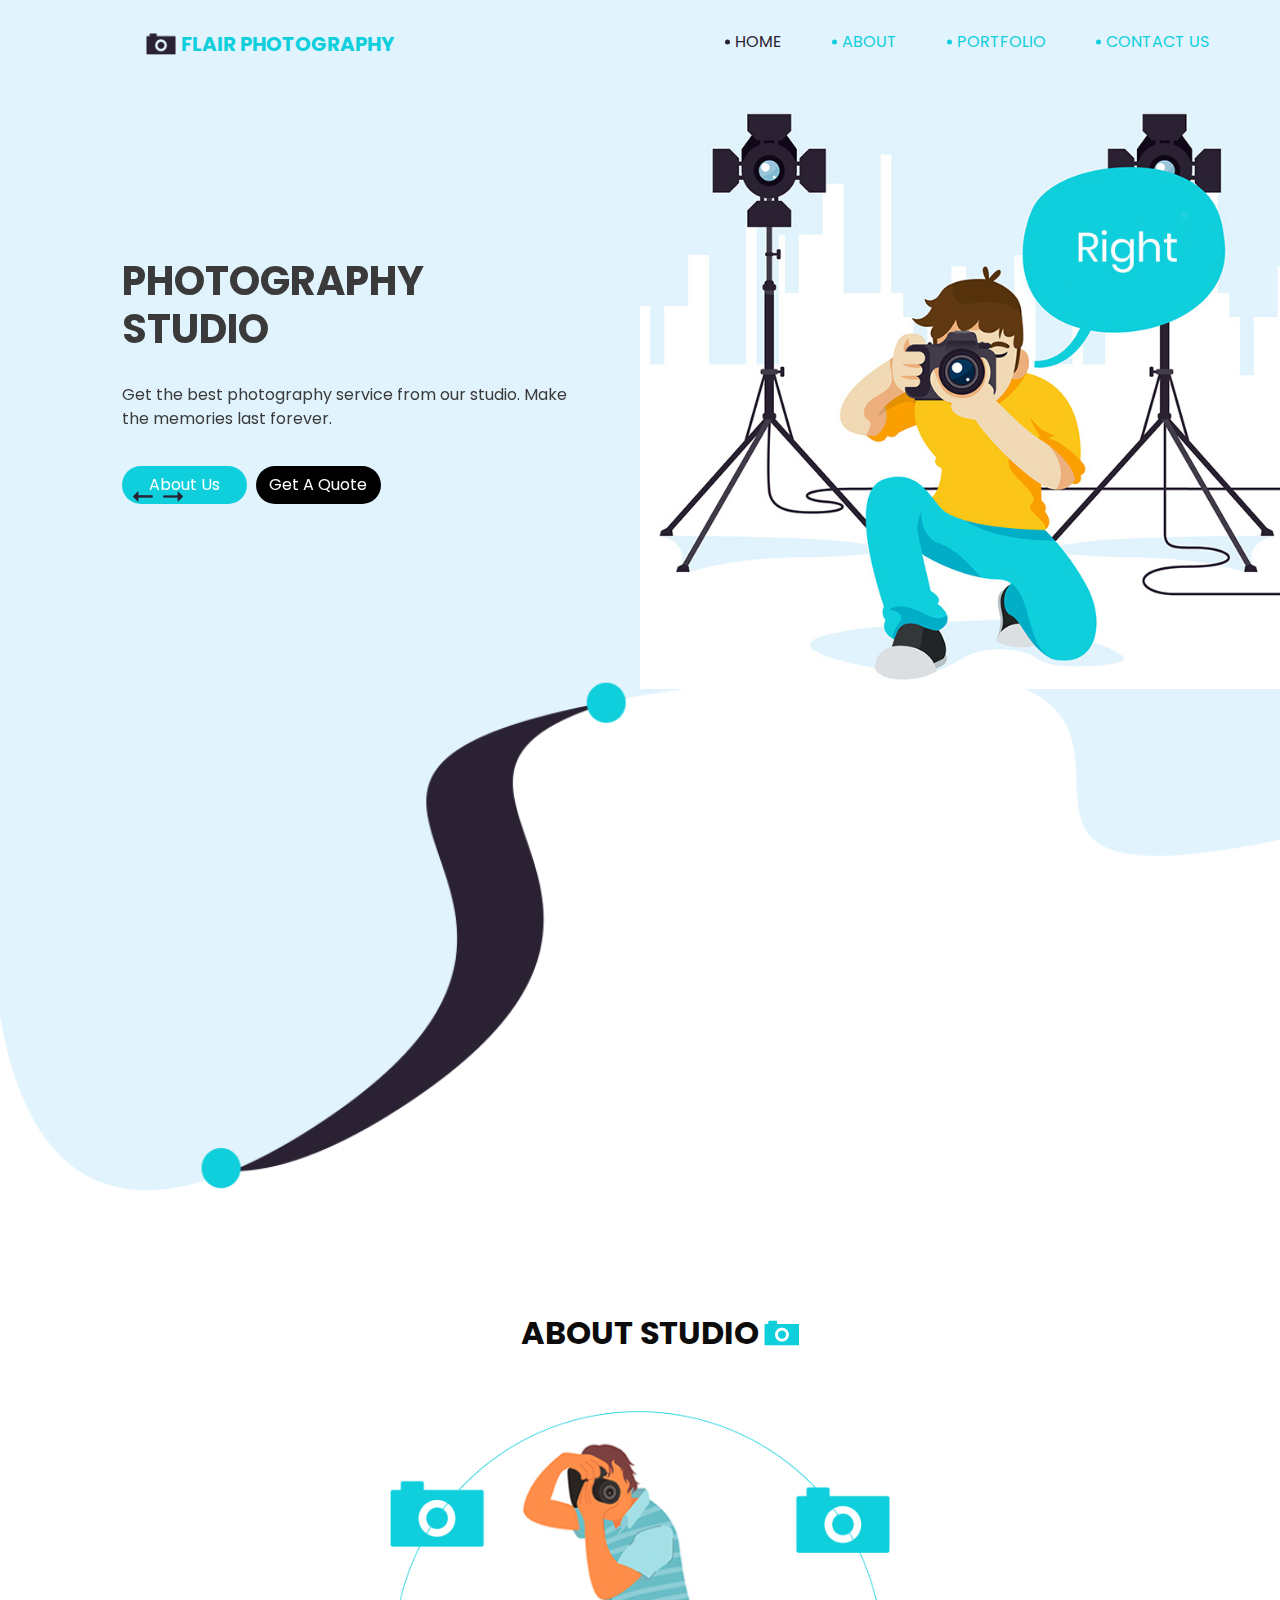
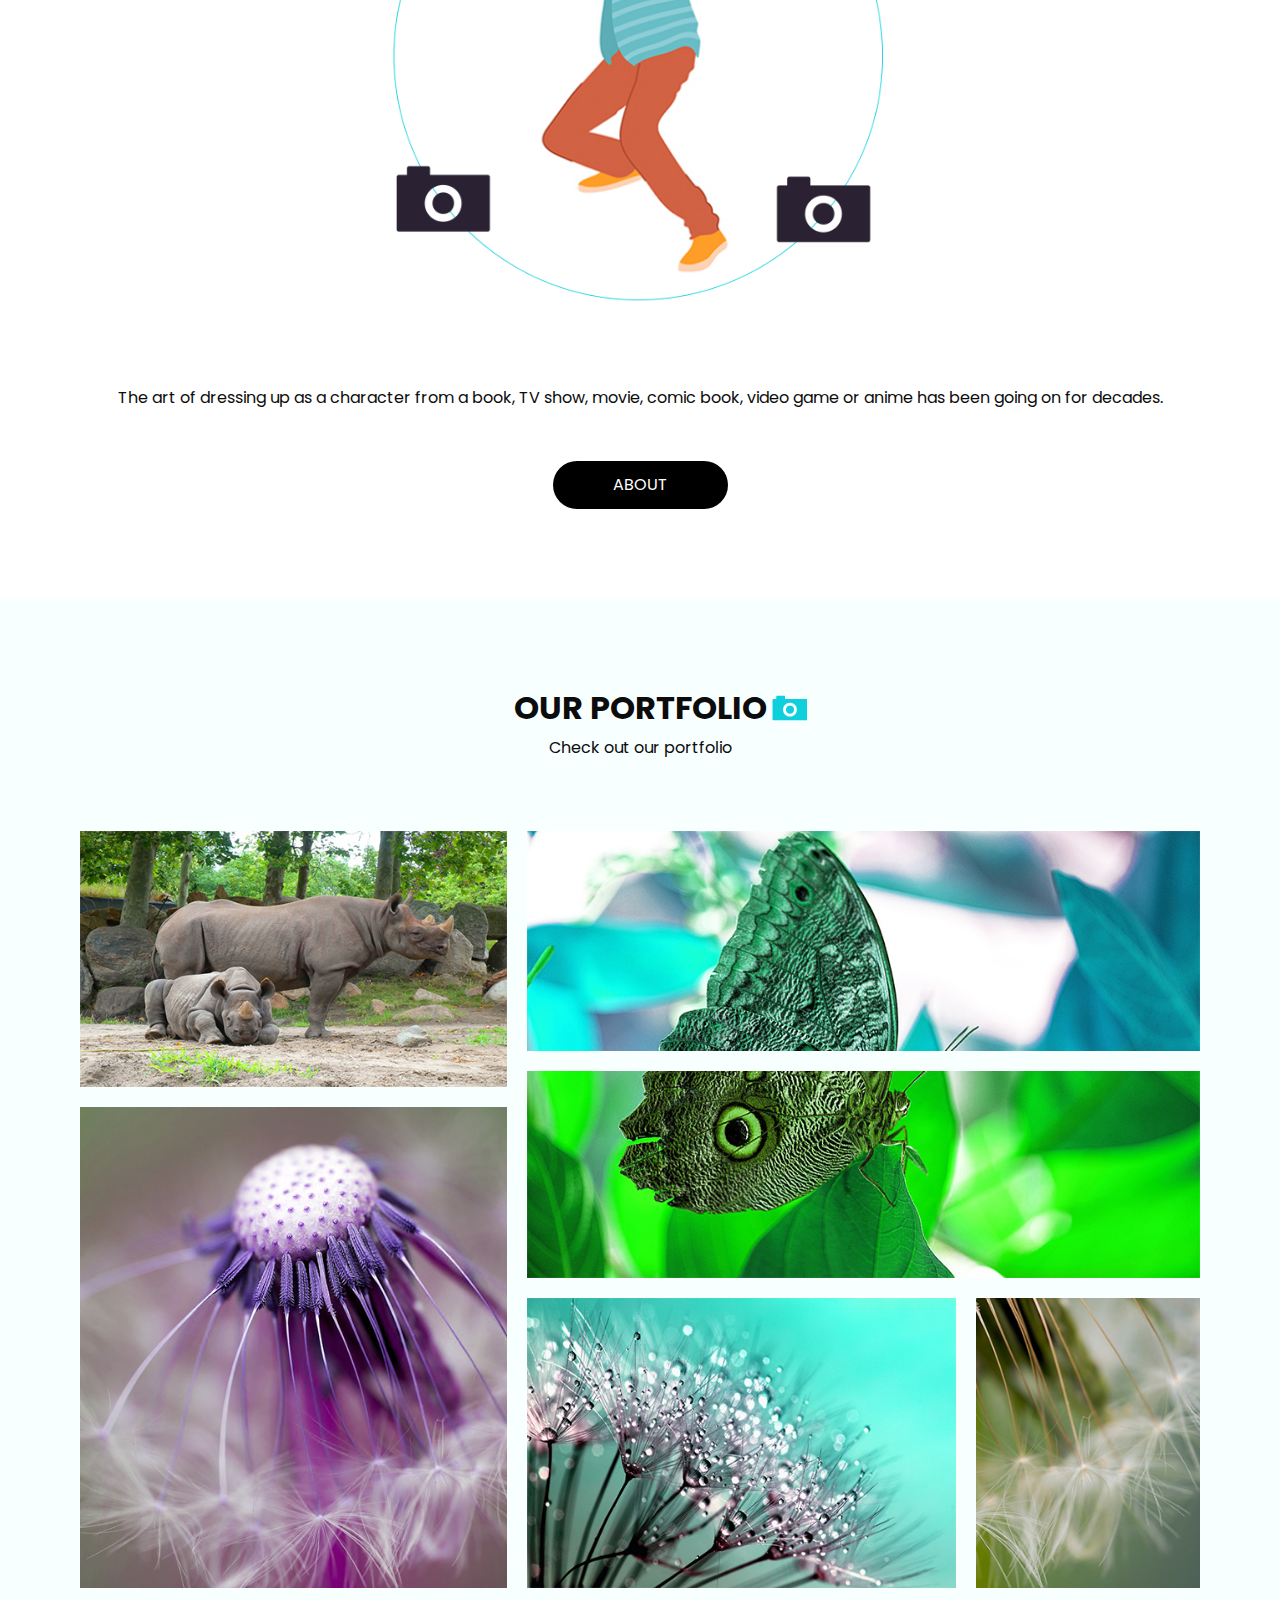
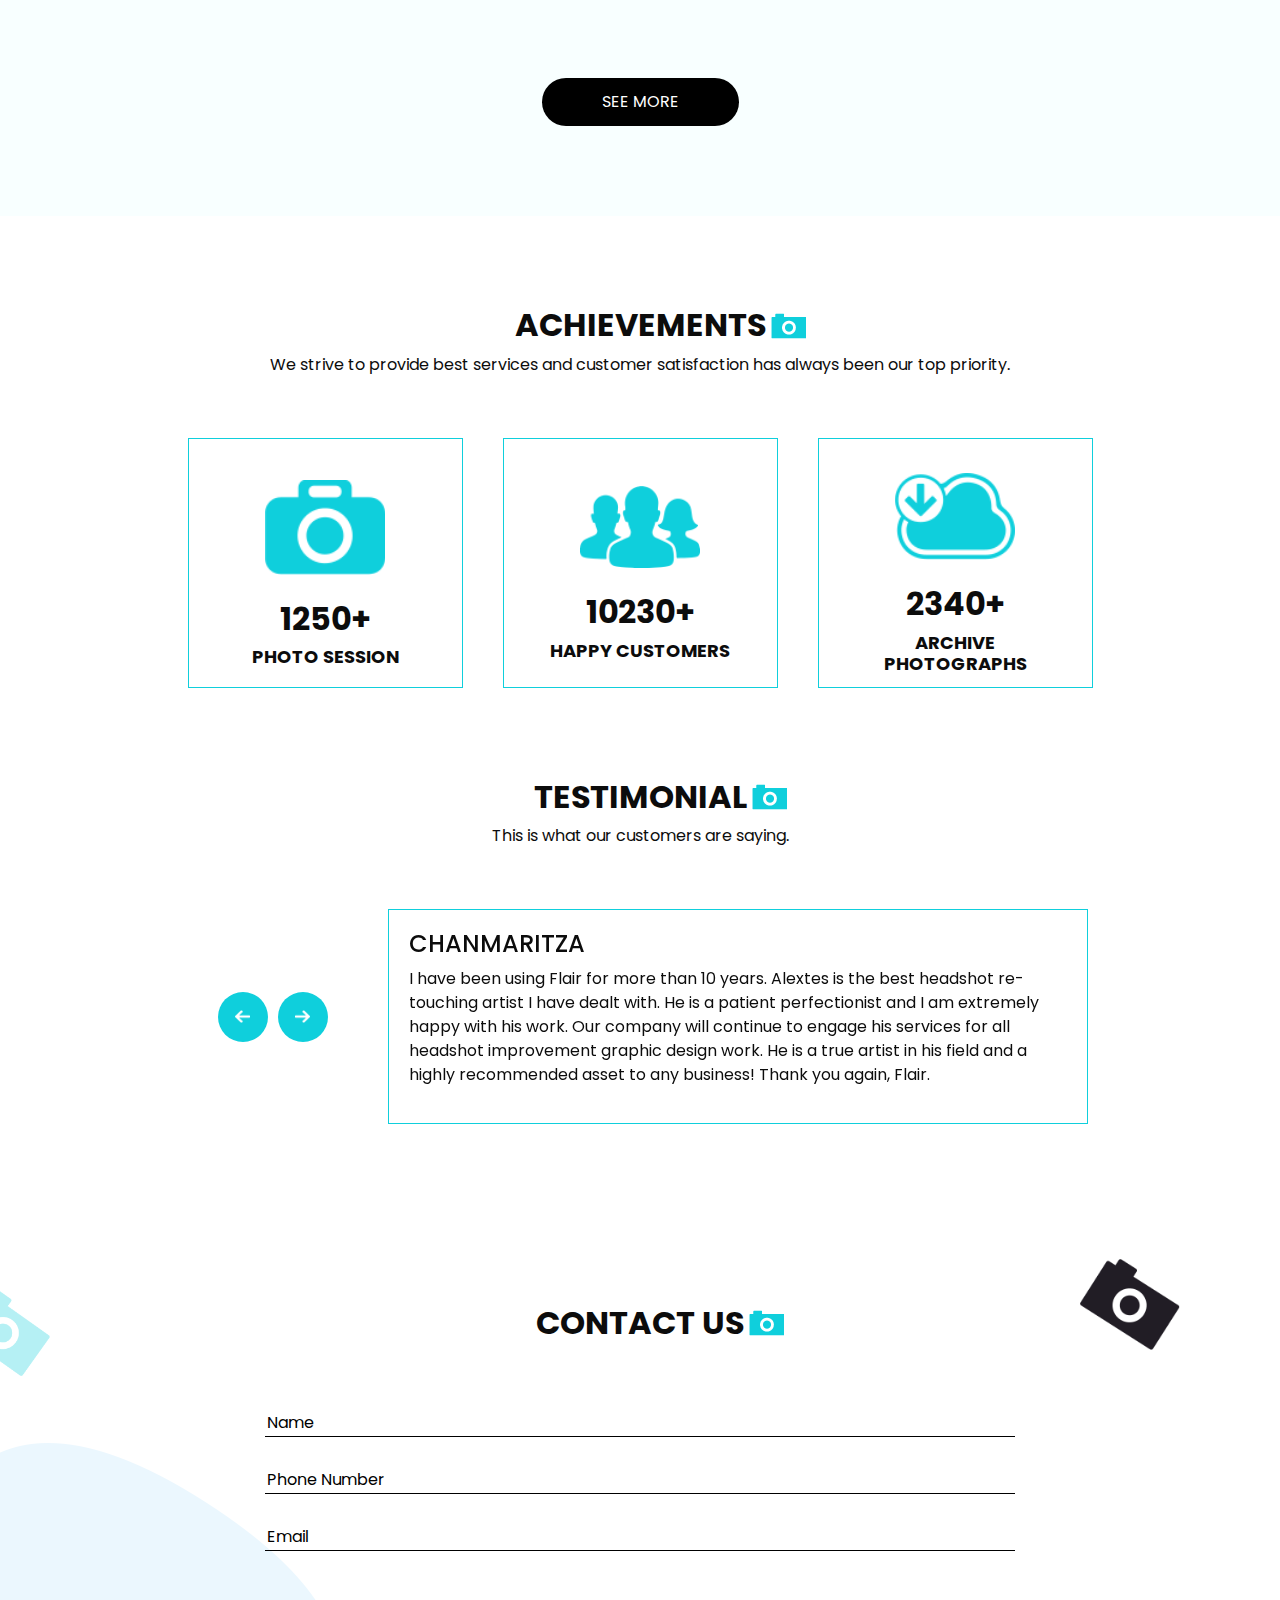
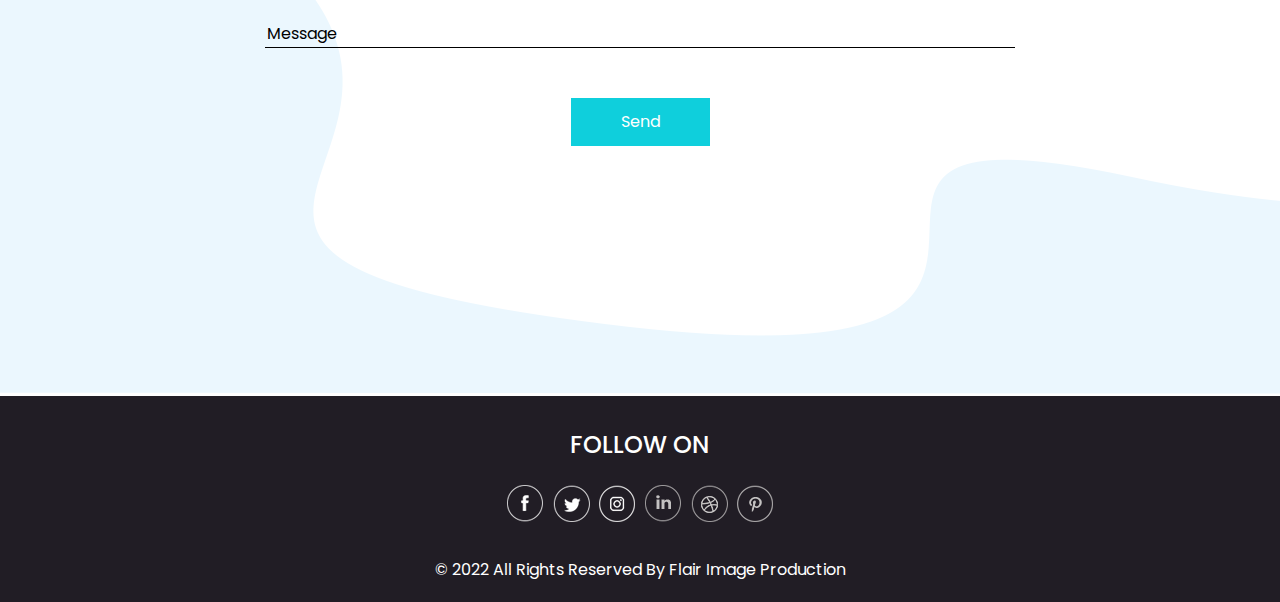
==== index.html @ 30a4fa6a "1st commit before branch" ====
<!DOCTYPE html>
<html>

<head>
  <!-- Basic -->
  <meta charset="utf-8" />
  <meta http-equiv="X-UA-Compatible" content="IE=edge" />
  <!-- Mobile Metas -->
  <meta name="viewport" content="width=device-width, initial-scale=1, shrink-to-fit=no" />
  <!-- Site Metas -->
  <meta name="keywords" content="" />
  <meta name="description" content="" />
  <meta name="author" content="" />

  <title>Flair Photography Production</title>


  <!-- bootstrap core css -->
  <link rel="stylesheet" type="text/css" href="css/bootstrap.css" />

  <!-- fonts style -->
  <link href="https://fonts.googleapis.com/css?family=Poppins:400,700&display=swap" rel="stylesheet">

  <!-- Custom styles for this template -->
  <link href="css/style.css" rel="stylesheet" />
  <!-- responsive style -->
  <link href="css/responsive.css" rel="stylesheet" />
</head>

<body>

  <div class="hero_area">
    <!-- header section strats -->
    <header class="header_section">
      <div class="container-fluid">
        <div class="row">
          <div class="col-lg-11 offset-lg-1">
            <nav class="navbar navbar-expand-lg custom_nav-container ">
              <a class="navbar-brand" href="index.html">
                <img src="images/logo.png" alt="">
                <span>
                  Flair Photography
                </span>
              </a>
              </a>
              <button class="navbar-toggler" type="button" data-toggle="collapse" data-target="#navbarSupportedContent"
                aria-controls="navbarSupportedContent" aria-expanded="false" aria-label="Toggle navigation">
                <span class="navbar-toggler-icon"></span>
              </button>

              <div class="collapse navbar-collapse" id="navbarSupportedContent">
                <div class="d-flex ml-auto flex-column flex-lg-row align-items-center">
                  <ul class="navbar-nav  ">
                    <li class="nav-item active">
                      <a class="nav-link" href="index.html">Home <span class="sr-only">(current)</span></a>
                    </li>
                    <li class="nav-item">
                      <a class="nav-link" href="#about-us"> About</a>
                    </li>
                    <li class="nav-item">
                      <a class="nav-link" href="#portfolio"> Portfolio </a>
                    </li>
                    <li class="nav-item">
                      <a class="nav-link" href="#contact-us">Contact Us</a>
                    </li>
                  </ul>
                  <!-- <form class="form-inline">
                    <button class="btn  my-2 my-sm-0 nav_search-btn" type="submit"></button>
                  </form> -->
                </div>

              </div>
            </nav>
          </div>
        </div>
      </div>
    </header>
    <!-- end header section -->
    <!-- slider section -->
    <section class=" slider_section position-relative">
      <div id="carouselExampleControls" class="carousel slide" data-ride="carousel">
        <div class="carousel-inner">
          <div class="carousel-item active">
            <div class="container-fluid">
              <div class="row">
                <div class="col-md-5 offset-md-1 ">
                  <div class="detail_box">
                    <h1>
                      photography <br>
                      studio
                    </h1>
                    <p>
                      Get the best photography service from our studio. Make the memories last forever.
                    </p>
                    <div class="btn-box">
                      <a href="#about-us" class="btn-1">
                        About Us
                      </a>
                      <a href="#contact-us" class="btn-2">
                        Get A Quote
                      </a>
                    </div>
                  </div>
                </div>
                <div class="col-md-6 px-0">
                  <div class="img-box">
                    <img src="images/slider-img.jpg" alt="">
                  </div>
                </div>
              </div>
            </div>
          </div>
          <div class="carousel-item">
            <div class="container-fluid">
              <div class="row">
                <div class="col-md-5 offset-md-1">
                  <div class="detail_box">
                    <h1>
                      photography <br>
                      studio
                    </h1>
                    <p>
                      It is a long established fact that a reader will be distracted by the readable content
                    </p>
                    <div class="btn-box">
                      <a href="/about.html" class="btn-1">
                        About Us
                      </a>
                      <a href="/contact.html" class="btn-2">
                        Get A Quote
                      </a>
                    </div>
                  </div>
                </div>
                <div class="col-md-6 px-0">
                  <div class="img-box">
                    <img src="images/slider-img.jpg" alt="">
                  </div>
                </div>
              </div>
            </div>
          </div>
          <div class="carousel-item">
            <div class="container-fluid">
              <div class="row">
                <div class="col-md-5 offset-md-1">
                  <div class="detail_box">
                    <h1>
                      photography <br>
                      studio
                    </h1>
                    <p>
                      It is a long established fact that a reader will be distracted by the readable content
                    </p>
                    <div class="btn-box">
                      <a href="/about.html" class="btn-1">
                        About Us
                      </a>
                      <a href="/contact.html" class="btn-2">
                        Get A Quote
                      </a>
                    </div>
                  </div>
                </div>
                <div class="col-md-6 px-0">
                  <div class="img-box">
                    <img src="images/slider-img.jpg" alt="">
                  </div>
                </div>
              </div>
            </div>
          </div>
        </div>
        <div class="carousel_btn-container">
          <a class="carousel-control-prev" href="#carouselExampleControls" role="button" data-slide="prev">
            <span class="sr-only">Previous</span>
          </a>
          <a class="carousel-control-next" href="#carouselExampleControls" role="button" data-slide="next">
            <span class="sr-only">Next</span>
          </a>
        </div>
      </div>

    </section>
    <!-- end slider section -->
  </div>

  <!-- about section -->

  <section id="about-us" class="about_section layout_padding">
    <div class="container">
      <div class="heading_container">
        <h2>
          About Studio
        </h2>
      </div>
      <div class="box">
        <div class="img-box">
          <img src="images/about-img.jpg" alt="">
          <div class="about_img-bg">
            <img src="images/about-img-bg.png" alt="">
          </div>
        </div>
        <div class="detail-box">
          <p>
            The art of dressing up as a character from a book, TV show, movie, comic book, video game or anime has been going on for decades. 
          </p>
          <div>
            <a href="/about.html">
              About
            </a>
          </div>
        </div>
      </div>
    </div>

  </section>

  <!-- end about section -->

  <!-- portfolio section -->

  <section id="portfolio" class="portfolio_section layout_padding">
    <div class="container">
      <div class="heading_container">
        <h2>
          Our portfolio
        </h2>
        <p>
          Check out our portfolio 
        </p>
      </div>
      <div class="portfolio_container layout_padding2">
        <div class="box-1">
          <div class="img-box b-1">
            <img src="images/p-1.jpg" alt="">
            <div class="btn-box">
              <a href="" class="btn-1">

              </a>
            </div>
          </div>
          <div class="img-box b-2">
            <img src="images/p-2.jpg" alt="">
            <div class="btn-box">
              <a href="" class="btn-1">

              </a>
            </div>
          </div>
        </div>
        <div class="box-2">
          <div class="box-2-top">
            <div class="img-box b-3">
              <img src="images/p-3.jpg" alt="">
              <div class="btn-box">
                <a href="" class="btn-1">

                </a>
              </div>
            </div>
          </div>
          <div class="box-2-top2">
            <div class="img-box b-4">
              <img src="images/p-4.jpg" alt="">
              <div class="btn-box">
                <a href="" class="btn-1">

                </a>
              </div>
            </div>
          </div>
          <div class="box-2-btm">
            <div class="img-box b-5">
              <img src="images/p-5.jpg" alt="">
              <div class="btn-box">
                <a href="" class="btn-1">

                </a>
              </div>
            </div>
            <div class="img-box b-6">
              <img src="images/p-6.jpg" alt="">
              <div class="btn-box">
                <a href="" class="btn-1">

                </a>
              </div>
            </div>
          </div>
        </div>
      </div>
      <div class="see_btn">
        <a href="">
          See More
        </a>
      </div>
    </div>

  </section>

  <!-- end about section -->

  <!-- achieve section -->

  <section class="achieve_section layout_padding">
    <div class="container">
      <div class="heading_container">
        <h2>
          ACHIEVEMENTS
        </h2>
        <p>
          We strive to provide best services and customer satisfaction has always been our top priority.
        </p>
      </div>
      <div class="achieve_container">
        <div class="box">
          <div class="img-box">
            <img src="images/a-1.png" alt="">
          </div>
          <div class="detail-box">
            <h2>
              1250+
            </h2>
            <h6>
              Photo Session
            </h6>
          </div>
        </div>
        <div class="box">
          <div class="img-box">
            <img src="images/a-2.png" alt="">
          </div>
          <div class="detail-box">
            <h2>
              10230+
            </h2>
            <h6>
              Happy Customers
            </h6>
          </div>
        </div>
        <div class="box">
          <div class="img-box">
            <img src="images/a-3.png" alt="">
          </div>
          <div class="detail-box">
            <h2>
              2340+
            </h2>
            <h6>
              Archive Photographs
            </h6>
          </div>
        </div>
      </div>
    </div>
  </section>

  <!-- end achieve section -->

  <!-- client section -->

  <section class="client_section layout_padding-bottom">
    <div class="container">
      <div class="heading_container">
        <h2>
          Testimonial
        </h2>
        <p>
          This is what our customers are saying.
        </p>
      </div>
      <div class="layout_padding2-top">
        <div id="carouselExample2Controls" class="carousel slide" data-ride="carousel">
          <div class="row">
            <div class="col-md-3">
              <div class="btn_container">
                <a class="carousel-control-prev" href="#carouselExample2Controls" role="button" data-slide="prev">
                  <span class="sr-only">Previous</span>
                </a>
                <a class="carousel-control-next" href="#carouselExample2Controls" role="button" data-slide="next">
                  <span class="sr-only">Next</span>
                </a>
              </div>
            </div>
            <div class="col-md-9 col-lg-8">
              <div class="carousel-inner">
                <div class="carousel-item active">
                  <div class="detail-box">
                    <h4>
                      Chanmaritza
                    </h4>
                    <p>
                      I have been using Flair for more than 10 years. Alextes is the best headshot re-touching artist I have dealt with. He is a patient perfectionist and I am extremely happy with his work. Our company will continue to engage his services for all headshot improvement graphic design work. He is a true artist in his field and a highly recommended asset to any business! Thank you again, Flair.
                    </p>
                  </div>
                </div>
                <div class="carousel-item ">
                  <div class="detail-box">
                    <h4>
                      Danishdynamite1
                    </h4>
                    <p>
                      Good communication, and satisfied with final product. Worked with you before, and will do again. Always fast, great work. Images edited and send very quickly as needed. The seller did a great job and suggested a better way to correct my issue. Will hire again.
                    </p>
                  </div>
                </div>
                <div class="carousel-item ">
                  <div class="detail-box">
                    <h4>
                      Travis Kelly
                    </h4>
                    <p>
                      It was a pleasure to work with Flair Photography. I literally didn't do anything. I gave him the file I needed completed, and he made it look professional. He also completed it a day early. I now have a presentation I will be proud to show to others. Thanks, Flair Photography!
                    </p>
                  </div>
                </div>
              </div>
            </div>

          </div>

        </div>
      </div>
    </div>
  </section>


  <!-- end client section -->

  <!-- contact section -->

  <section id="contact-us" class="contact_section layout_padding">
    <div class="bg-img1">
      <img src="images/bg-img-1.png" alt="">
    </div>
    <div class="bg-img2">
      <img src="images/bg-img-2.png" alt="">
    </div>
    <div class="container">
      <div class="heading_container">
        <h2>
          Contact Us
        </h2>
      </div>
      <div class="">
        <div class="row">
          <div class="col-md-8 mx-auto">
            <form action="">
              <div class="contact_form-container">
                <div>
                  <div>
                    <input type="text" placeholder="Name">
                  </div>
                  <div>
                    <input type="text" placeholder="Phone Number">
                  </div>
                  <div>
                    <input type="email" placeholder="Email">
                  </div>
                  <div class="">
                    <input type="text" placeholder="Message" class="message_input">
                  </div>
                  <div class=" d-flex justify-content-center ">
                    <button type="submit">
                      Send
                    </button>
                  </div>
                </div>
              </div>
            </form>
          </div>
        </div>
      </div>
    </div>
  </section>


  <!-- end contact section -->


  <!-- info section -->
  <section class="info_section ">
    <div class="container">
      <div class="info_container">
        <div class="info_social">
          <div class="d-flex justify-content-center">
            <h4 class="">
              Follow on
            </h4>
          </div>
          <div class="social_box">
            <a href="">
              <img src="images/fb.png" alt="">
            </a>
            <a href="">
              <img src="images/twitter.png" alt="">
            </a>
            <a href="">
              <img src="images/instagram.png" alt="">
            </a>
            <a href="">
              <img src="images/linkedin.png" alt="">
            </a>
            <a href="">
              <img src="images/dribble.png" alt="">
            </a>
            <a href="">
              <img src="images/pinterest.png" alt="">
            </a>
          </div>
        </div>
      </div>
    </div>
  </section>

  <!-- end info_section -->

  <!-- footer section -->
  <section class="container-fluid footer_section">
    <div class="container">
      <p>
        &copy; 2022 All Rights Reserved By
        <a href="#">Flair Image Production</a>
      </p>
    </div>
  </section>
  <!-- footer section -->

  <script type="text/javascript" src="js/jquery-3.4.1.min.js"></script>
  <script type="text/javascript" src="js/bootstrap.js"></script>

</body>

</html>
---- css/style.css ----
body {
  font-family: 'Poppins', sans-serif;
  color: #0c0c0c;
  background-color: #ffffff;
}

.layout_padding {
  padding: 90px 0;
}

.layout_padding2 {
  padding: 45px 0;
}

.layout_padding2-top {
  padding-top: 45px;
}

.layout_padding2-bottom {
  padding-bottom: 45px;
}

.layout_padding-top {
  padding-top: 90px;
}

.layout_padding-bottom {
  padding-bottom: 90px;
}

.heading_container {
  display: -webkit-box;
  display: -ms-flexbox;
  display: flex;
  -webkit-box-orient: vertical;
  -webkit-box-direction: normal;
      -ms-flex-direction: column;
          flex-direction: column;
  -webkit-box-align: center;
      -ms-flex-align: center;
          align-items: center;
  text-align: center;
}

.heading_container h2 {
  position: relative;
  font-weight: bold;
  text-transform: uppercase;
}

.heading_container h2 span {
  position: relative;
  z-index: 2;
}

.heading_container h2::before {
  content: "";
  position: absolute;
  width: 35px;
  height: 26px;
  top: 50%;
  right: -40px;
  -webkit-transform: translateY(-50%);
          transform: translateY(-50%);
  z-index: 1;
  background-image: url(../images/heading-img.png);
  background-repeat: no-repeat;
}

/*header section*/
.hero_area {
  height: 136vh;
  position: relative;
  background-image: url(../images/hero-bg.png);
  background-size: cover;
}

.sub_page .hero_area {
  height: auto;
  background-image: none;
  background-color: #e1f3fd;
}

.sub_page .hero_area::after {
  display: none;
}

.header_section .container-fluid {
  padding-right: 25px;
  padding-left: 25px;
}

.header_section .nav_container {
  margin: 0 auto;
}

.custom_nav-container .navbar-nav .nav-item .nav-link {
  margin: 10px 30px;
  padding: 0;
  color: #0fcfdc;
  text-align: center;
  position: relative;
  text-transform: uppercase;
}

.custom_nav-container .navbar-nav .nav-item .nav-link::before {
  content: "";
  width: 5px;
  height: 5px;
  position: absolute;
  top: 50%;
  left: -10px;
  -webkit-transform: translateY(-50%);
          transform: translateY(-50%);
  background-color: #0fcfdc;
  border-radius: 100%;
}

.custom_nav-container .navbar-nav .nav-item.active .nav-link, .custom_nav-container .navbar-nav .nav-item:hover .nav-link {
  color: #2a2132;
}

.custom_nav-container .navbar-nav .nav-item.active .nav-link::before, .custom_nav-container .navbar-nav .nav-item:hover .nav-link::before {
  background-color: #2a2132;
}

a,
a:hover,
a:focus {
  text-decoration: none;
}

a:hover,
a:focus {
  color: initial;
}

.btn,
.btn:focus {
  outline: none !important;
  -webkit-box-shadow: none;
          box-shadow: none;
}

.custom_nav-container .nav_search-btn {
  background-image: url(../images/search-icon.png);
  background-size: 20px;
  background-repeat: no-repeat;
  background-position: center 5px;
  width: 35px;
  height: 35px;
  padding: 0;
  border: none;
}

.navbar-brand {
  display: -webkit-box;
  display: -ms-flexbox;
  display: flex;
  -webkit-box-align: center;
      -ms-flex-align: center;
          align-items: center;
}

.navbar-brand img {
  width: 30px;
  margin-right: 5px;
}

.navbar-brand span {
  font-size: 20px;
  font-weight: 700;
  color: #0fcfdc;
  text-transform: uppercase;
}

.custom_nav-container {
  z-index: 99999;
  padding-top: 20px;
  -webkit-box-align: end;
      -ms-flex-align: end;
          align-items: flex-end;
}

.navbar-expand-lg .navbar-collapse {
  -webkit-box-align: end;
      -ms-flex-align: end;
          align-items: flex-end;
}

.custom_nav-container .navbar-toggler {
  outline: none;
}

.custom_nav-container .navbar-toggler .navbar-toggler-icon {
  background-image: url(../images/menu.png);
  background-size: 45px;
}

/*end header section*/
/* slider section */
.slider_section {
  display: -webkit-box;
  display: -ms-flexbox;
  display: flex;
  -webkit-box-align: center;
      -ms-flex-align: center;
          align-items: center;
  position: relative;
  z-index: 2;
  color: #3b3a3a;
}

.slider_section .row {
  -webkit-box-align: center;
      -ms-flex-align: center;
          align-items: center;
}

.slider_section div#carouselExampleControls {
  width: 100%;
}

.slider_section .detail_box {
  padding-right: 10%;
}

.slider_section .detail_box h1 {
  font-weight: bold;
  margin-bottom: 30px;
  text-transform: uppercase;
}

.slider_section .detail_box .btn-box {
  margin-top: 35px;
}

.slider_section .detail_box .btn-box a {
  width: 125px;
  text-align: center;
}

.slider_section .detail_box .btn-box .btn-1 {
  display: inline-block;
  padding: 7px 0px;
  background-color: #0fcfdc;
  color: #ffffff;
  border-radius: 30px;
  margin-right: 5px;
}

.slider_section .detail_box .btn-box .btn-1:hover {
  background-color: #0db9c4;
}

.slider_section .detail_box .btn-box .btn-2 {
  display: inline-block;
  padding: 7px 0px;
  background-color: #000000;
  color: #ffffff;
  border-radius: 30px;
}

.slider_section .detail_box .btn-box .btn-2:hover {
  background-color: #333333;
}

.slider_section .img-box img {
  width: 100%;
}

.slider_section .carousel_btn-container {
  width: 60px;
  position: absolute;
  bottom: 175px;
  display: -webkit-box;
  display: -ms-flexbox;
  display: flex;
  -webkit-box-pack: justify;
      -ms-flex-pack: justify;
          justify-content: space-between;
  left: 10%;
  z-index: 999;
}

.slider_section .carousel_btn-container .carousel-control-prev,
.slider_section .carousel_btn-container .carousel-control-next {
  position: relative;
  width: 35px;
  height: 35px;
  border: none;
  border-radius: 100%;
  opacity: 1;
  background-repeat: no-repeat;
  background-size: 20px;
  background-position: center;
}

.slider_section .carousel_btn-container .carousel-control-prev {
  background-image: url(../images/prev.png);
}

.slider_section .carousel_btn-container .carousel-control-prev:hover {
  background-image: url(../images/prev-blue.png);
}

.slider_section .carousel_btn-container .carousel-control-next {
  background-image: url(../images/next.png);
}

.slider_section .carousel_btn-container .carousel-control-next:hover {
  background-image: url(../images/next-blue.png);
}

.about_section .box {
  display: -webkit-box;
  display: -ms-flexbox;
  display: flex;
  -webkit-box-orient: vertical;
  -webkit-box-direction: normal;
      -ms-flex-direction: column;
          flex-direction: column;
  -webkit-box-align: center;
      -ms-flex-align: center;
          align-items: center;
}

.about_section .box img {
  width: 100%;
}

.about_section .box .img-box {
  position: relative;
  width: 250px;
  margin: 50px 0;
}

.about_section .box .img-box .about_img-bg {
  position: absolute;
  top: 50%;
  left: 50%;
  width: 200%;
  -webkit-transform: translate(-50%, -50%) rotate(0deg) scale(1);
          transform: translate(-50%, -50%) rotate(0deg) scale(1);
  -webkit-animation: rotateAnimation 3s infinite;
          animation: rotateAnimation 3s infinite;
}

@-webkit-keyframes rotateAnimation {
  0% {
    -webkit-transform: translate(-50%, -50%) rotate(0deg) scale(1);
            transform: translate(-50%, -50%) rotate(0deg) scale(1);
  }
  49% {
    -webkit-transform: translate(-50%, -50%) rotate(180deg) scale(1.1);
            transform: translate(-50%, -50%) rotate(180deg) scale(1.1);
  }
  100% {
    -webkit-transform: translate(-50%, -50%) rotate(360deg) scale(1);
            transform: translate(-50%, -50%) rotate(360deg) scale(1);
  }
}

@keyframes rotateAnimation {
  0% {
    -webkit-transform: translate(-50%, -50%) rotate(0deg) scale(1);
            transform: translate(-50%, -50%) rotate(0deg) scale(1);
  }
  49% {
    -webkit-transform: translate(-50%, -50%) rotate(180deg) scale(1.1);
            transform: translate(-50%, -50%) rotate(180deg) scale(1.1);
  }
  100% {
    -webkit-transform: translate(-50%, -50%) rotate(360deg) scale(1);
            transform: translate(-50%, -50%) rotate(360deg) scale(1);
  }
}

.about_section .box .detail-box {
  margin-top: 35px;
  text-align: center;
}

.about_section .box .detail-box a {
  display: inline-block;
  padding: 12px 60px;
  background-color: #000000;
  color: #ffffff;
  border-radius: 40px;
  text-transform: uppercase;
  margin-top: 35px;
}

.about_section .box .detail-box a:hover {
  background-color: #333333;
}

.portfolio_section {
  background-color: #f8ffff;
}

.portfolio_section .portfolio_container {
  display: -webkit-box;
  display: -ms-flexbox;
  display: flex;
}

.portfolio_section .portfolio_container .img-box {
  margin: 10px;
  position: relative;
  display: -webkit-box;
  display: -ms-flexbox;
  display: flex;
  -webkit-box-flex: 1;
      -ms-flex-positive: 1;
          flex-grow: 1;
}

.portfolio_section .portfolio_container .img-box img {
  width: 100%;
  height: 100%;
}

.portfolio_section .portfolio_container .img-box .btn-box {
  position: absolute;
  top: 50%;
  left: 50%;
  -webkit-transform: translate(-50%, -50%);
          transform: translate(-50%, -50%);
  display: -webkit-box;
  display: -ms-flexbox;
  display: flex;
}

.portfolio_section .portfolio_container .img-box .btn-box a {
  display: none;
  width: 50px;
  height: 50px;
  border-radius: 100%;
  background-size: cover;
  background-position: center;
  background-repeat: no-repeat;
  margin: 0 5px;
}

.portfolio_section .portfolio_container .img-box .btn-box .btn-1 {
  background-image: url(../images/link.png);
}

.portfolio_section .portfolio_container .img-box::before {
  content: "";
  display: none;
  position: absolute;
  width: 100%;
  height: 100%;
  top: 0;
  left: 0;
  background-color: rgba(15, 207, 220, 0.8);
  z-index: 0;
}

.portfolio_section .portfolio_container .img-box:hover a {
  display: block;
}

.portfolio_section .portfolio_container .img-box:hover::before {
  display: block;
}

.portfolio_section .portfolio_container .box-1,
.portfolio_section .portfolio_container .box-2 {
  display: -webkit-box;
  display: -ms-flexbox;
  display: flex;
  -webkit-box-orient: vertical;
  -webkit-box-direction: normal;
      -ms-flex-direction: column;
          flex-direction: column;
  -webkit-box-pack: stretch;
      -ms-flex-pack: stretch;
          justify-content: stretch;
  -webkit-box-align: stretch;
      -ms-flex-align: stretch;
          align-items: stretch;
}

.portfolio_section .portfolio_container .box-2-btm {
  display: -webkit-box;
  display: -ms-flexbox;
  display: flex;
  -webkit-box-pack: stretch;
      -ms-flex-pack: stretch;
          justify-content: stretch;
  -webkit-box-align: stretch;
      -ms-flex-align: stretch;
          align-items: stretch;
}

.portfolio_section .portfolio_container .box-2-btm .box-2-left {
  display: -webkit-box;
  display: -ms-flexbox;
  display: flex;
}

.portfolio_section .see_btn {
  display: -webkit-box;
  display: -ms-flexbox;
  display: flex;
  -webkit-box-pack: center;
      -ms-flex-pack: center;
          justify-content: center;
}

.portfolio_section .see_btn a {
  display: inline-block;
  padding: 12px 60px;
  background-color: #000000;
  color: #ffffff;
  border-radius: 40px;
  text-transform: uppercase;
  margin-top: 35px;
}

.portfolio_section .see_btn a:hover {
  background-color: #333333;
}

.achieve_section .achieve_container {
  display: -webkit-box;
  display: -ms-flexbox;
  display: flex;
  -webkit-box-pack: center;
      -ms-flex-pack: center;
          justify-content: center;
}

.achieve_section .achieve_container .box {
  width: 275px;
  height: 250px;
  display: -webkit-box;
  display: -ms-flexbox;
  display: flex;
  -webkit-box-orient: vertical;
  -webkit-box-direction: normal;
      -ms-flex-direction: column;
          flex-direction: column;
  -webkit-box-align: center;
      -ms-flex-align: center;
          align-items: center;
  -webkit-box-pack: center;
      -ms-flex-pack: center;
          justify-content: center;
  text-align: center;
  margin: 45px 20px 0 20px;
  padding: 45px 35px 15px 35px;
  border: 1px solid #0fcfdc;
}

.achieve_section .achieve_container .box .img-box {
  width: 120px;
}

.achieve_section .achieve_container .box .img-box img {
  width: 100%;
}

.achieve_section .achieve_container .detail-box {
  margin-top: 25px;
  text-transform: uppercase;
}

.achieve_section .achieve_container .detail-box h2 {
  font-weight: bold;
}

.achieve_section .achieve_container .detail-box h6 {
  font-weight: bold;
  font-size: 18px;
}

.client_section .row {
  -webkit-box-align: center;
      -ms-flex-align: center;
          align-items: center;
}

.client_section .col-md-3 {
  display: -webkit-box;
  display: -ms-flexbox;
  display: flex;
  -webkit-box-pack: end;
      -ms-flex-pack: end;
          justify-content: flex-end;
}

.client_section .btn_container {
  display: -webkit-box;
  display: -ms-flexbox;
  display: flex;
  -webkit-box-pack: center;
      -ms-flex-pack: center;
          justify-content: center;
  -webkit-box-align: center;
      -ms-flex-align: center;
          align-items: center;
}

.client_section .btn_container .carousel-control-prev,
.client_section .btn_container .carousel-control-next {
  position: relative;
  width: 50px;
  height: 50px;
  border: none;
  border-radius: 100%;
  opacity: 1;
  background-repeat: no-repeat;
  background-size: 15px;
  background-position: center;
  background-color: #0fcfdc;
  margin: 0 5px;
}

.client_section .btn_container .carousel-control-prev:hover,
.client_section .btn_container .carousel-control-next:hover {
  background-color: #000000;
}

.client_section .btn_container .carousel-control-prev {
  background-image: url(../images/prev-white.png);
}

.client_section .btn_container .carousel-control-next {
  background-image: url(../images/next-white.png);
}

.client_section .detail-box {
  padding: 20px;
  border: 1px solid #0fcfdc;
  margin: 0 25px;
}

.client_section .detail-box h4 {
  text-transform: uppercase;
}

/* contact section */
.contact_section {
  background-image: url(../images/contact-bg.png);
  background-repeat: no-repeat;
  background-position: left bottom;
  padding-bottom: 250px;
  position: relative;
}

.contact_section .bg-img1 {
  width: 100px;
  position: absolute;
  top: 45px;
  right: 100px;
}

.contact_section .bg-img1 img {
  width: 100%;
}

.contact_section .bg-img2 {
  width: 50px;
  position: absolute;
  top: 75px;
  left: 0px;
}

.contact_section .bg-img2 img {
  width: 100%;
}

.contact_section .contact_form-container {
  margin-top: 45px;
}

.contact_section .contact_form-container input {
  border: none;
  outline: none;
  border-bottom: 1px solid #000000;
  color: #000000;
  width: 100%;
  margin: 15px 0;
  background-color: transparent;
}

.contact_section .contact_form-container input::-webkit-input-placeholder {
  color: #000000;
}

.contact_section .contact_form-container input:-ms-input-placeholder {
  color: #000000;
}

.contact_section .contact_form-container input::-ms-input-placeholder {
  color: #000000;
}

.contact_section .contact_form-container input::placeholder {
  color: #000000;
}

.contact_section .contact_form-container input.message_input {
  margin-top: 55px;
}

.contact_section .contact_form-container button {
  display: inline-block;
  padding: 12px 50px;
  background-color: #0fcfdc;
  color: #ffffff;
  border-radius: 0;
  margin-top: 35px;
  border: none;
}

.contact_section .contact_form-container button:hover {
  background-color: #0db9c4;
}

/* end contact section */
.info_section {
  background-color: #211d25;
  color: #ffffff;
  font-family: 'Poppins', sans-serif;
}

.info_section .info_container {
  width: 75%;
  margin: 0 auto;
}

.info_section .info_social {
  padding-top: 35px;
  display: -webkit-box;
  display: -ms-flexbox;
  display: flex;
  -webkit-box-orient: vertical;
  -webkit-box-direction: normal;
      -ms-flex-direction: column;
          flex-direction: column;
  -webkit-box-align: center;
      -ms-flex-align: center;
          align-items: center;
}

.info_section .info_social h4 {
  text-transform: uppercase;
}

.info_section .info_social .social_box {
  display: -webkit-box;
  display: -ms-flexbox;
  display: flex;
  margin: 15px auto;
  -webkit-box-align: center;
      -ms-flex-align: center;
          align-items: center;
}

.info_section .info_social .social_box img {
  min-width: 10px;
  margin: 0 3px;
}

/* footer section*/
.footer_section {
  background-color: #211d25;
  display: -webkit-box;
  display: -ms-flexbox;
  display: flex;
  -webkit-box-pack: center;
      -ms-flex-pack: center;
          justify-content: center;
  position: relative;
  font-family: 'Poppins', sans-serif;
}

.footer_section p {
  color: #ffffff;
  margin: 0 auto;
  text-align: center;
  padding: 20px 0;
  width: 55%;
}

.footer_section a {
  color: #ffffff;
}
/*# sourceMappingURL=style.css.map */
---- css/responsive.css ----
@media (max-width: 1120px) {
  .slider_section .carousel_btn-container {
    bottom: 0;
  }
}

@media (max-width: 992px) {
  .navbar-nav {
    align-items: center;
  }

  .custom_nav-container .navbar-nav .nav-item .nav-link {
    margin: 15px 30px;
  }

  .achieve_section .achieve_container {
    flex-wrap: wrap;
  }

  .info_section .info_container {
    width: 100%;
  }

  .footer_section p {
    width: 100%;
  }
}

@media (max-width: 768px) {
  .hero_area {
    height: auto;
  }

  .slider_section {
    padding-top: 50px;
  }

  .slider_section .detail_box {
    text-align: center;
    margin-bottom: 35px;
  }

  .slider_section .detail_box {
    padding: 0;
  }

  .about_section .box .img-box {
    width: 40%;
  }

  .portfolio_section .portfolio_container {
    flex-direction: column;
  }

  .contact_section .bg-img1 {
    width: 75px;
    position: absolute;
    top: 0;
    right: 0px;
  }

  .client_section .col-md-3 {
    justify-content: center;
  }

  .client_section .detail-box {
    margin-bottom: 35px;
  }

  .client_section .row {
    flex-wrap: wrap-reverse;
  }
}

@media (max-width: 576px) {
  .heading_container h2::before {
    top: -15px;
    right: 50%;
    -webkit-transform: translate(50%, -50%);
    transform: translate(50%, -50%);
  }

  .client_section .detail-box {
    margin-left: 0;
    margin-right: 0;

  }
}

@media (max-width: 480px) {}

@media (max-width: 420px) {
  .slider_section .detail_box h1 {
    font-size: 2rem;
  }

  .portfolio_section .portfolio_container .box-2-btm {
    flex-direction: column;
  }
}

@media (max-width: 360px) {}

@media (min-width: 1200px) {
  .container {
    max-width: 1170px;
  }
}
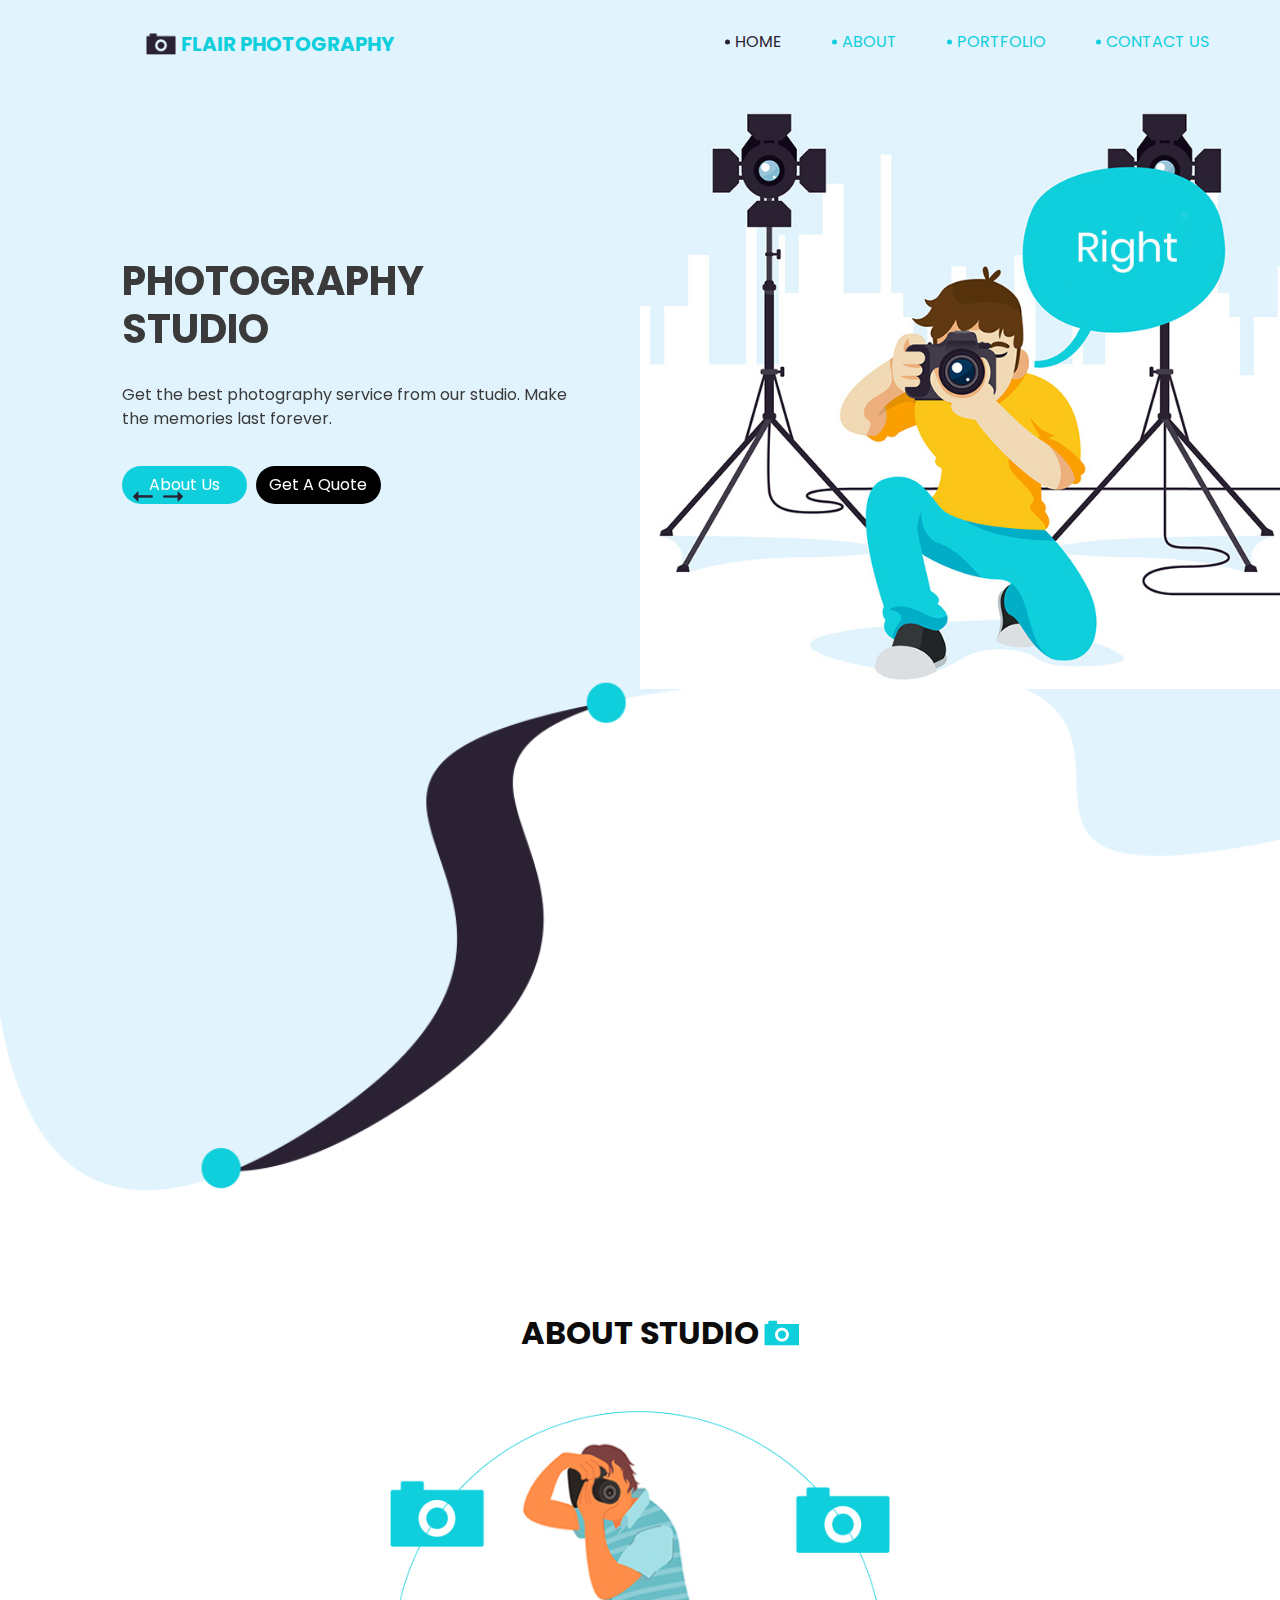
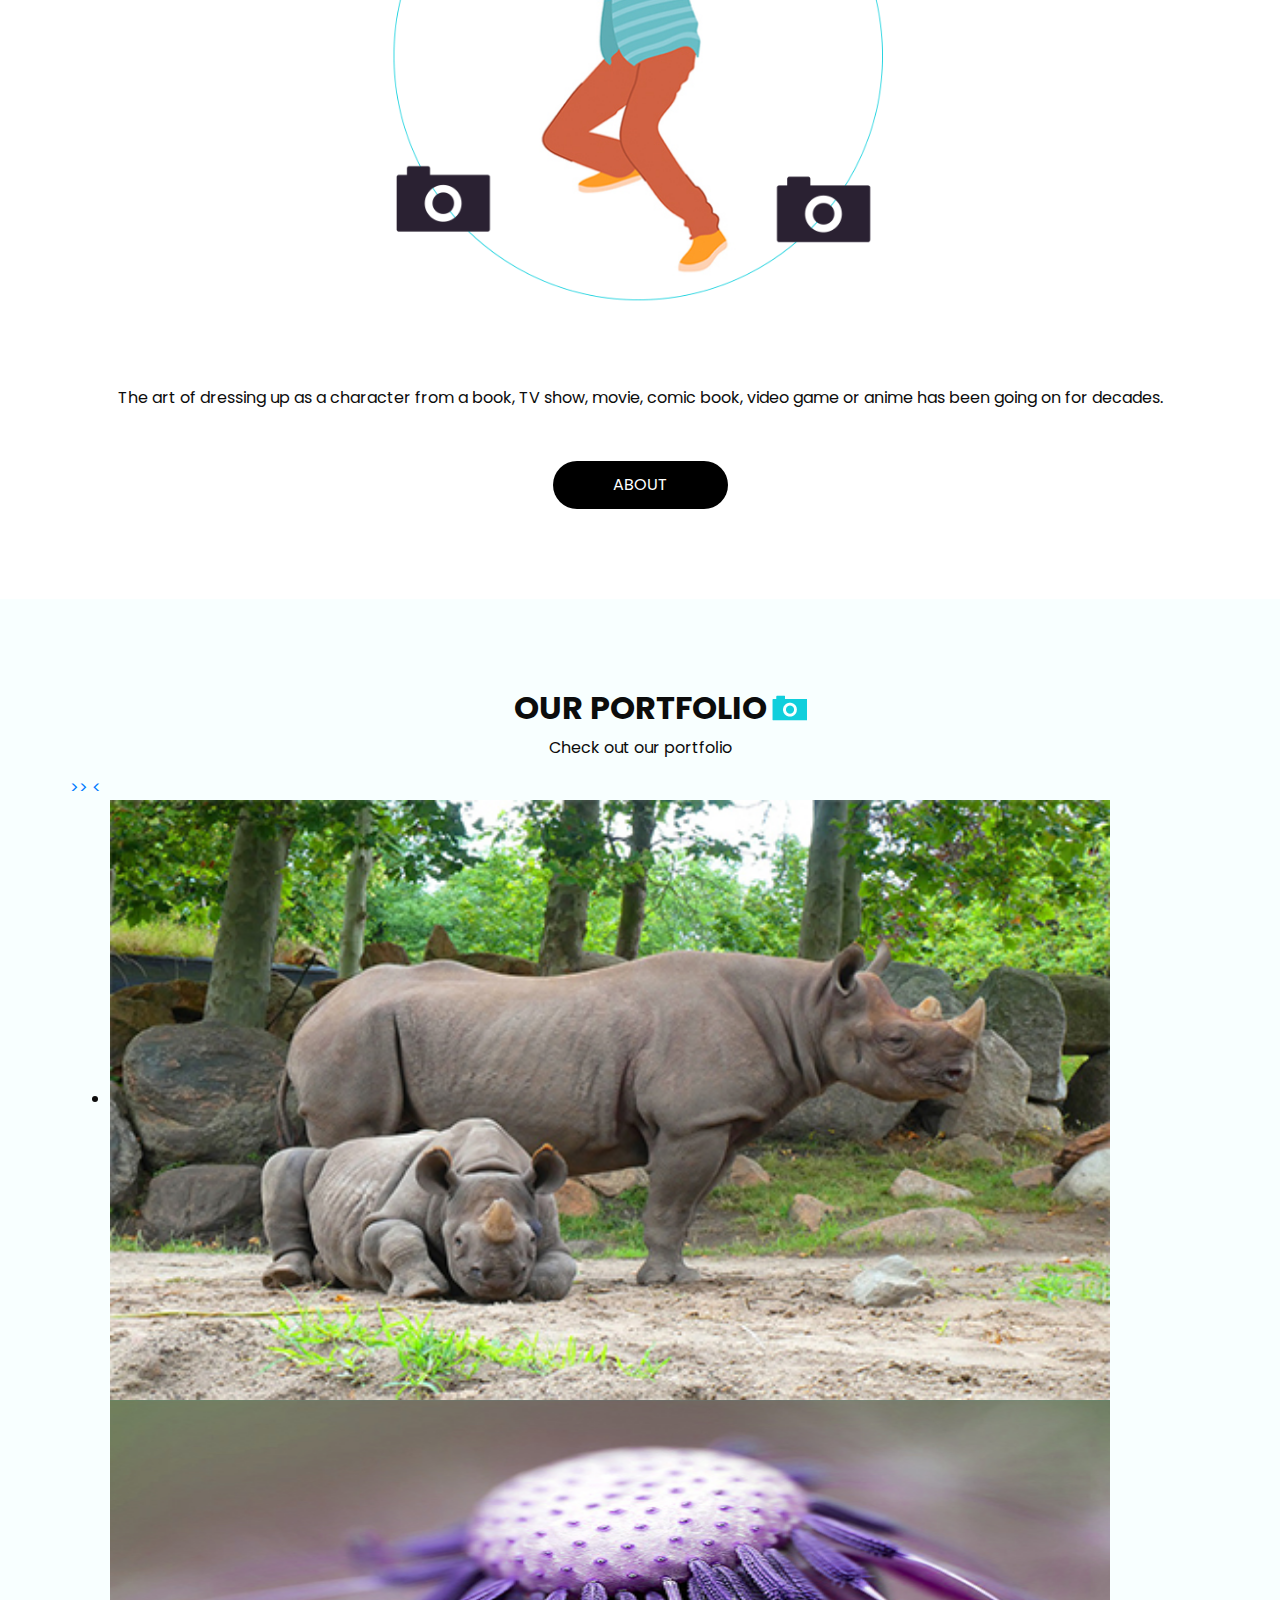
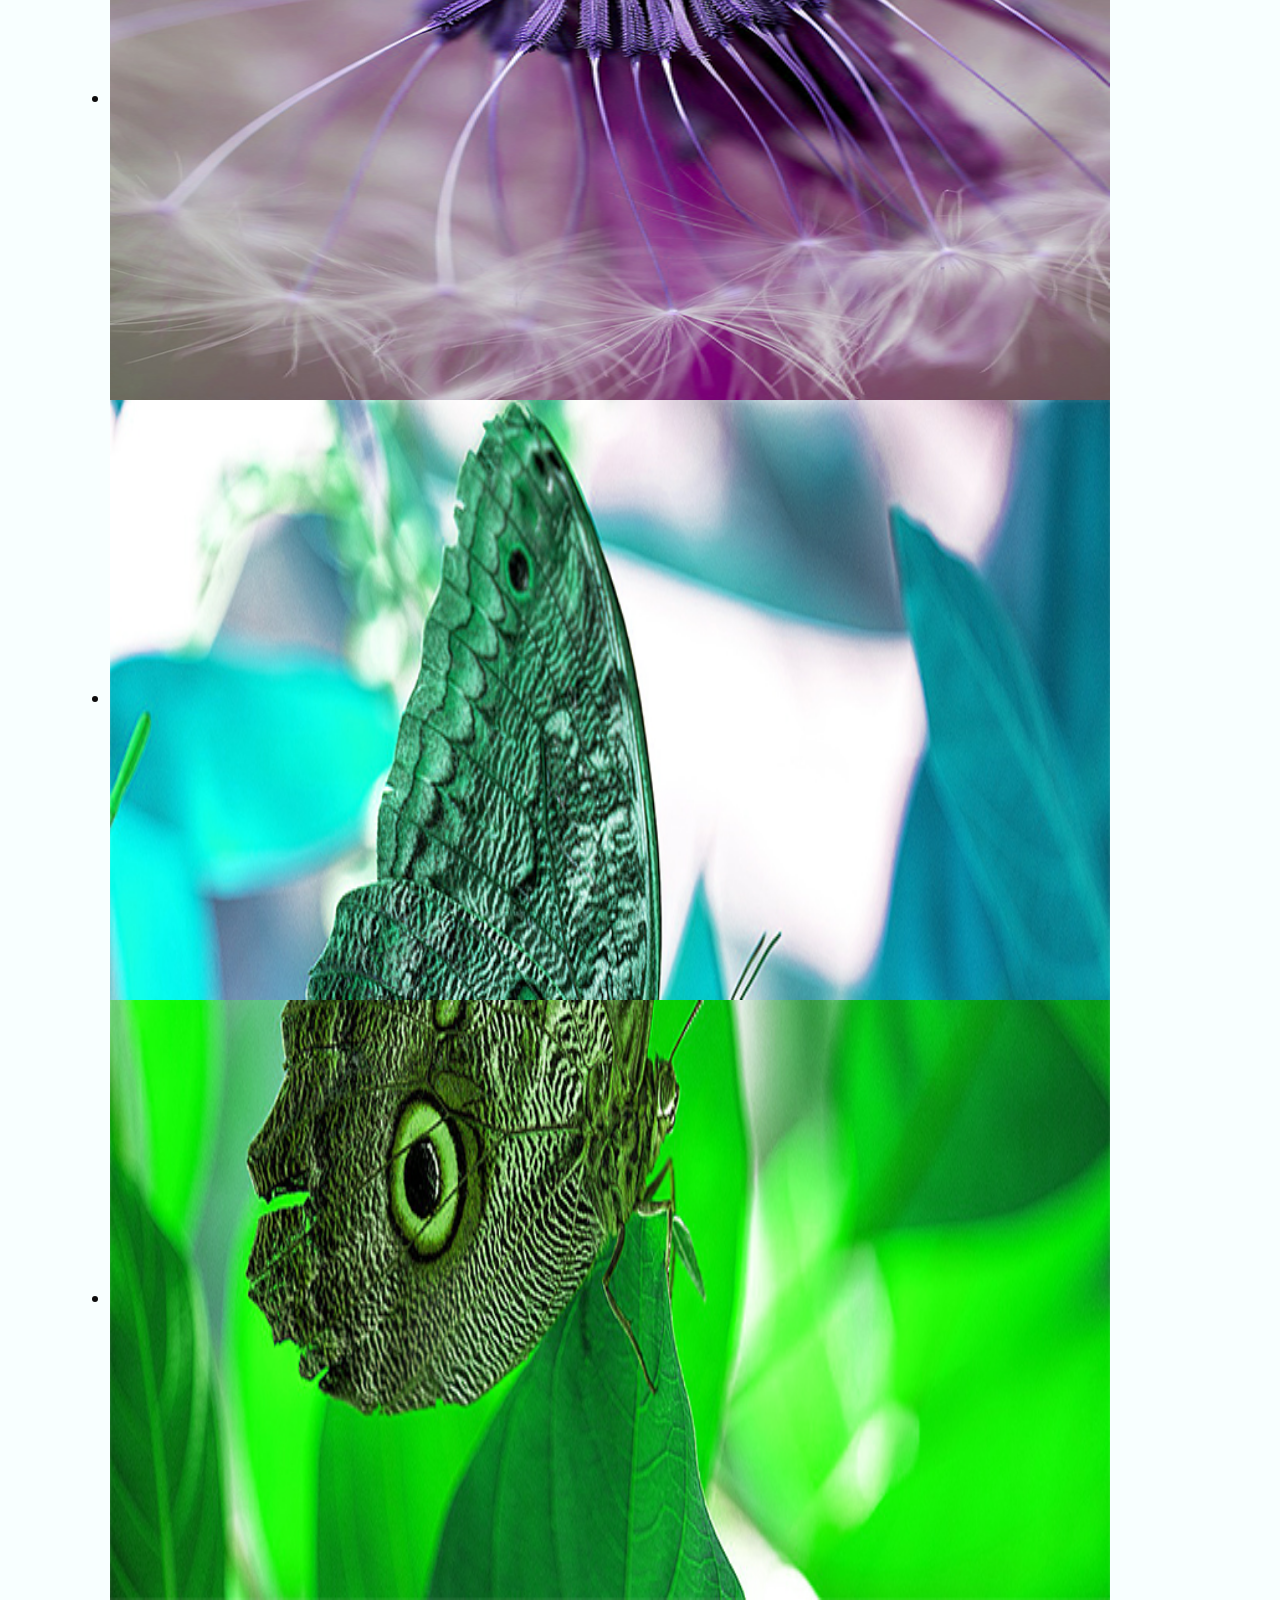
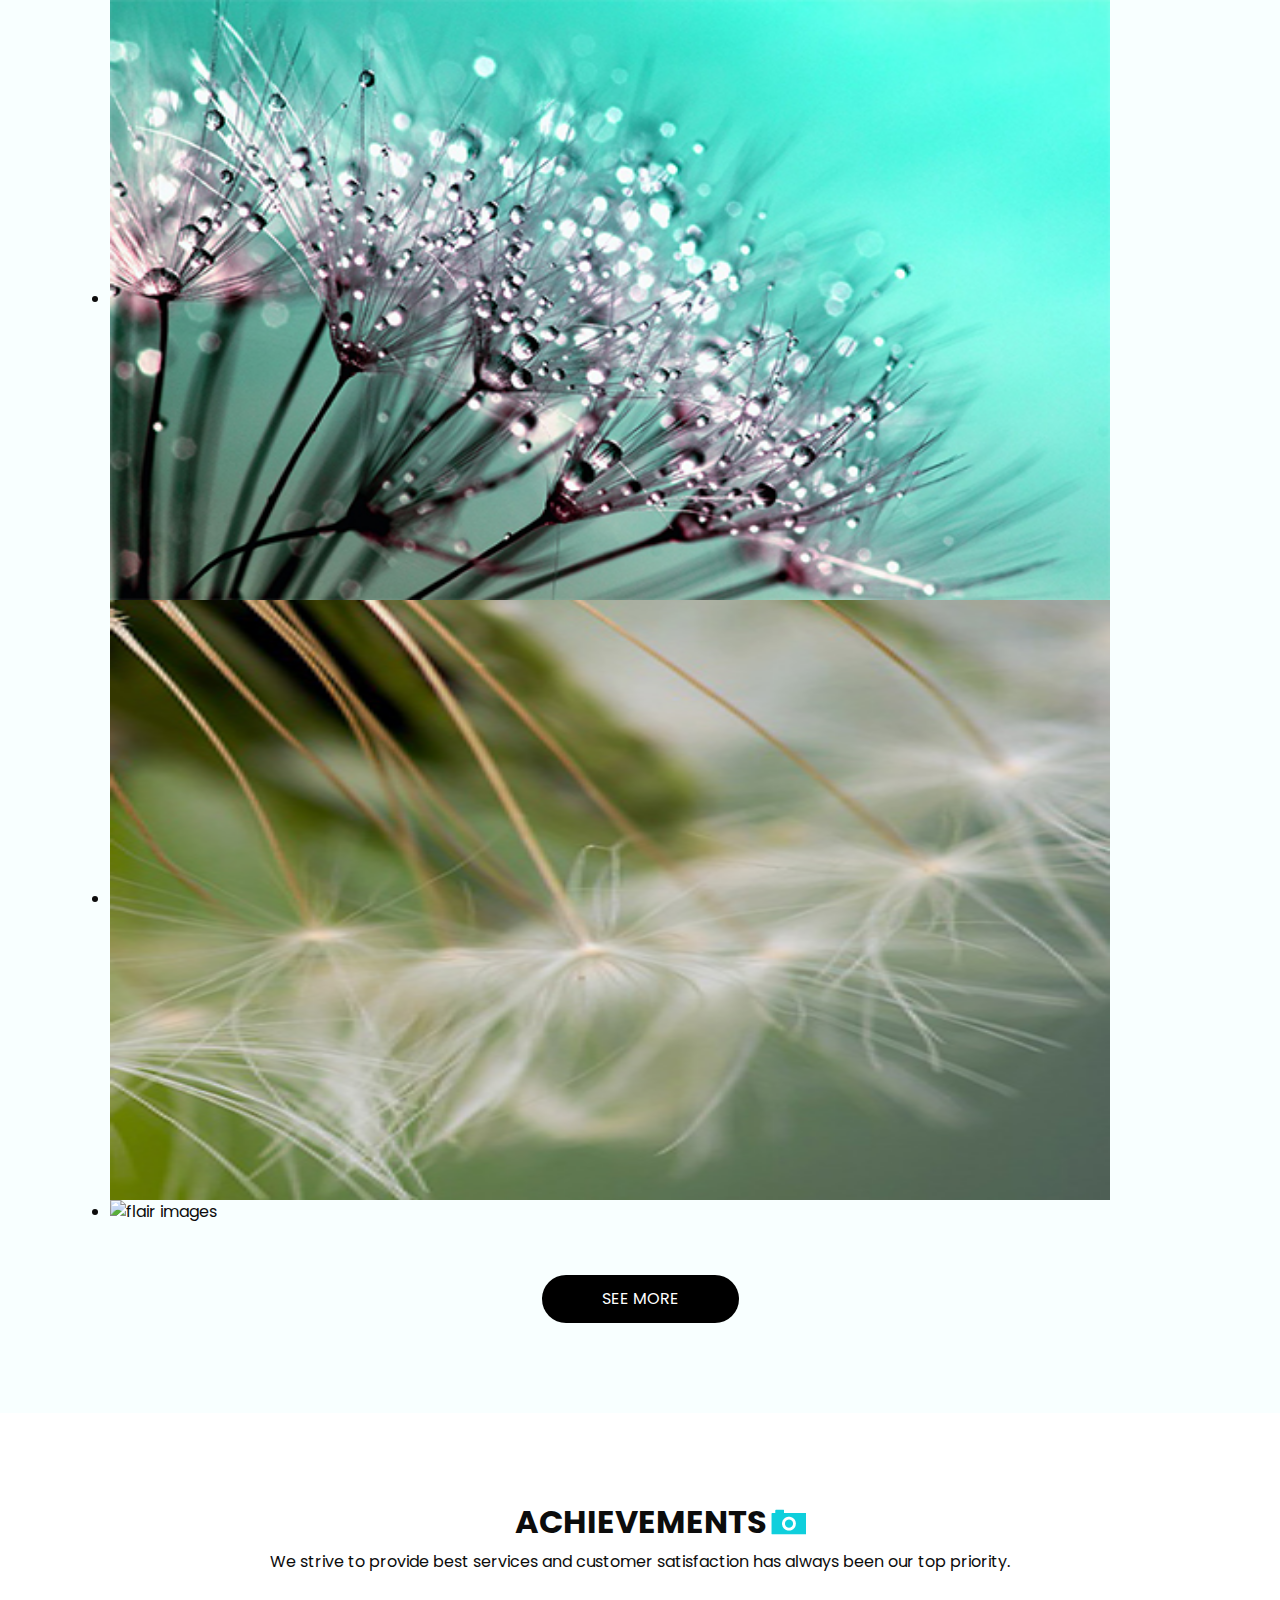
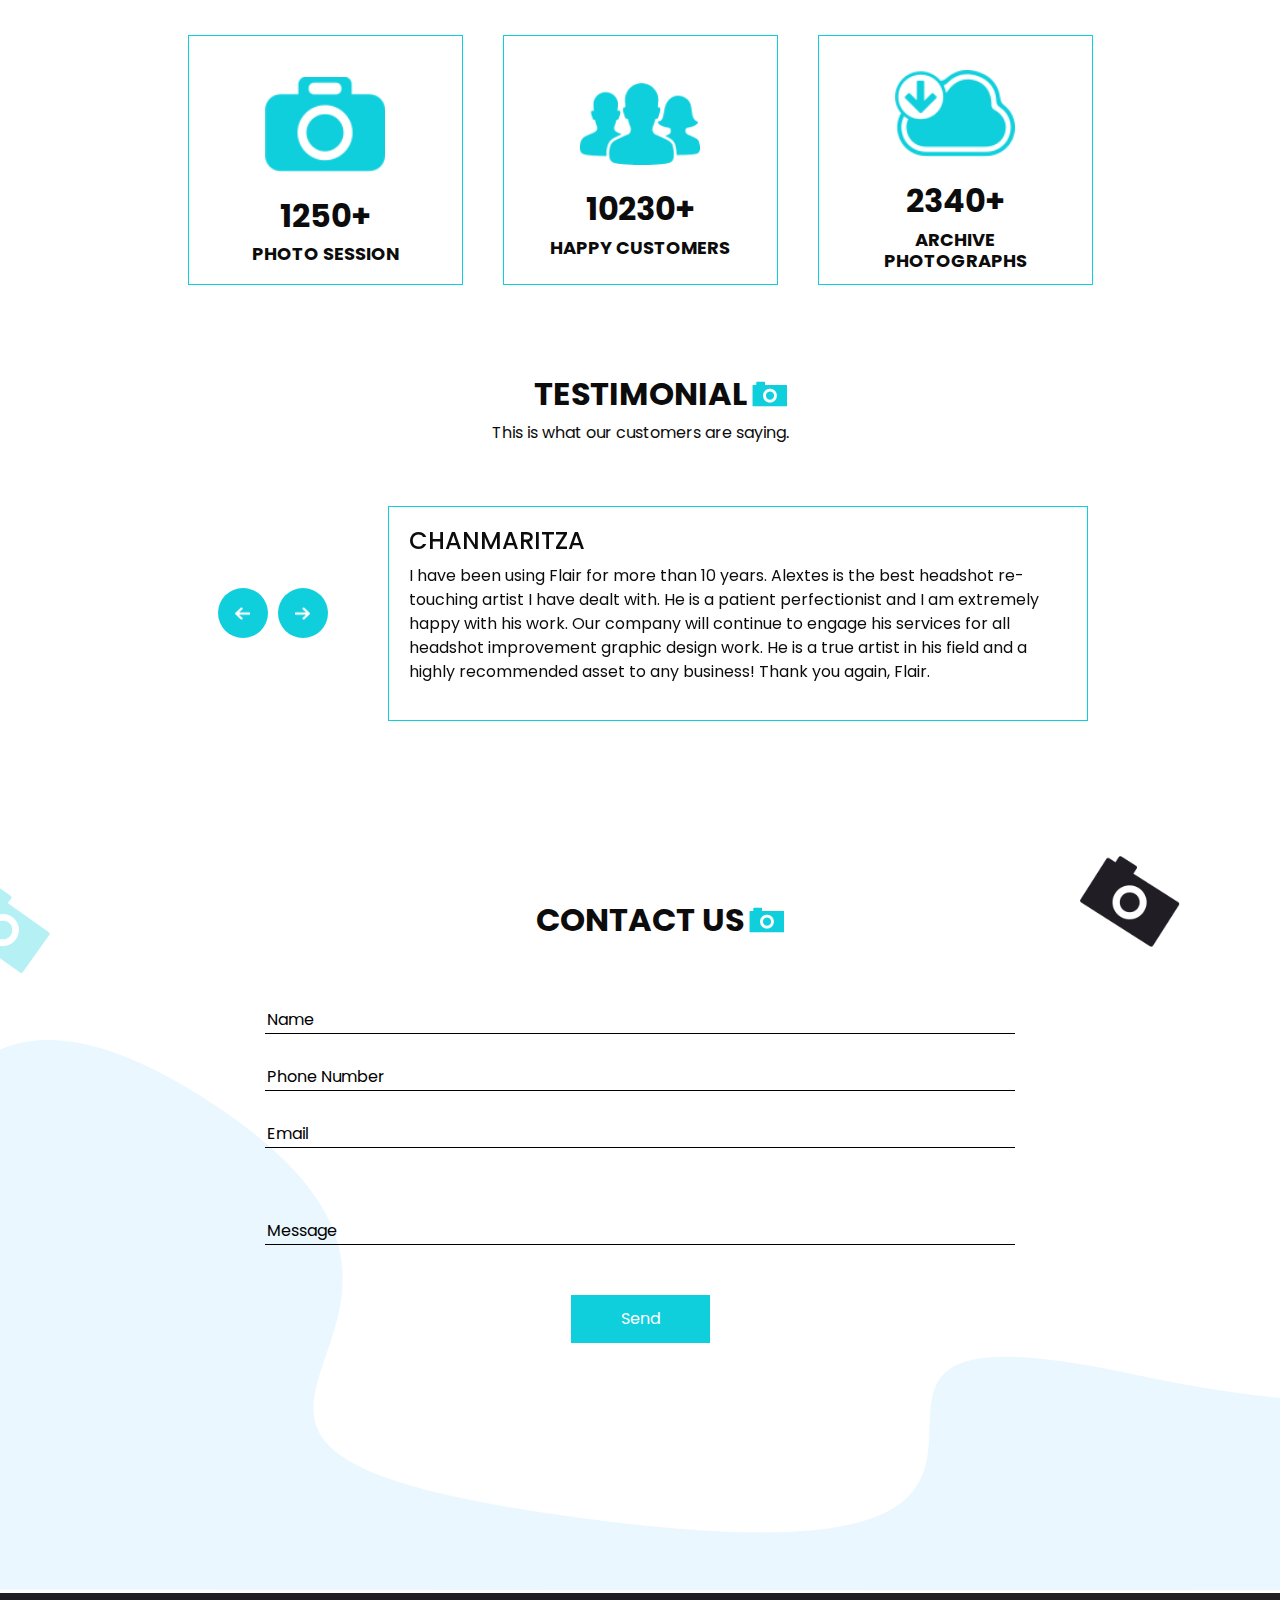
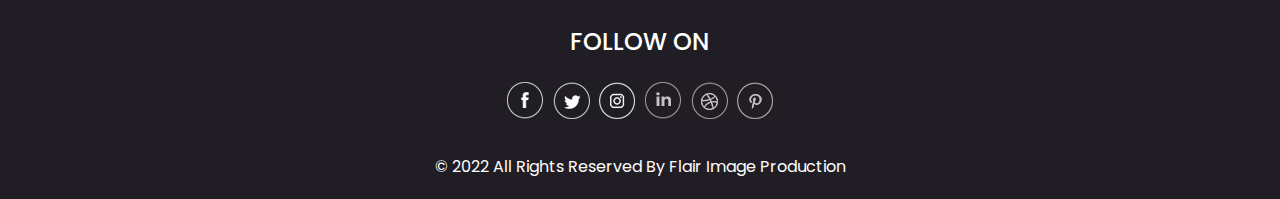
==== commit e8a20f0b: "pics added" ====
--- a/index.html
+++ b/index.html
@@ -25,6 +25,7 @@
   <link href="css/style.css" rel="stylesheet" />
   <!-- responsive style -->
   <link href="css/responsive.css" rel="stylesheet" />
+  <link href="css/css.css" rel="stylesheet" />
 </head>
 
 <body>
@@ -230,66 +231,21 @@
           Check out our portfolio 
         </p>
       </div>
-      <div class="portfolio_container layout_padding2">
-        <div class="box-1">
-          <div class="img-box b-1">
-            <img src="images/p-1.jpg" alt="">
-            <div class="btn-box">
-              <a href="" class="btn-1">
-
-              </a>
-            </div>
-          </div>
-          <div class="img-box b-2">
-            <img src="images/p-2.jpg" alt="">
-            <div class="btn-box">
-              <a href="" class="btn-1">
-
-              </a>
-            </div>
-          </div>
-        </div>
-        <div class="box-2">
-          <div class="box-2-top">
-            <div class="img-box b-3">
-              <img src="images/p-3.jpg" alt="">
-              <div class="btn-box">
-                <a href="" class="btn-1">
-
-                </a>
-              </div>
-            </div>
-          </div>
-          <div class="box-2-top2">
-            <div class="img-box b-4">
-              <img src="images/p-4.jpg" alt="">
-              <div class="btn-box">
-                <a href="" class="btn-1">
-
-                </a>
-              </div>
-            </div>
-          </div>
-          <div class="box-2-btm">
-            <div class="img-box b-5">
-              <img src="images/p-5.jpg" alt="">
-              <div class="btn-box">
-                <a href="" class="btn-1">
-
-                </a>
-              </div>
-            </div>
-            <div class="img-box b-6">
-              <img src="images/p-6.jpg" alt="">
-              <div class="btn-box">
-                <a href="" class="btn-1">
-
-                </a>
-              </div>
-            </div>
-          </div>
-        </div>
-      </div>
+      <div id="slider">
+        <a href="#" class="control_next">>></a>
+        <a href="#" class="control_prev"><</a>
+        <ul>
+          <li><img src="/images/p-1.jpg" alt="flair images" srcset="" style="width: 1000px; height: 600px;"></li>
+          <li><img src="/images/p-2.jpg" alt="flair images" srcset="" style="width: 1000px; height: 600px;"></li>
+          <li><img src="/images/p-3.jpg" alt="flair images" srcset="" style="width: 1000px; height: 600px;"></li>
+          <li><img src="/images/p-4.jpg" alt="flair images" srcset="" style="width: 1000px; height: 600px;"></li>
+          <li><img src="/images/p-5.jpg" alt="flair images" srcset="" style="width: 1000px; height: 600px;"></li>
+          <li><img src="/images/p-6.jpg" alt="flair images" srcset="" style="width: 1000px; height: 600px;"></li>
+          <li><img src="/images/p-7.jpg" alt="flair images" srcset="" style="width: 1000px; height: 600px;"></li>
+        </ul>  
+      </div>
+      
+      
       <div class="see_btn">
         <a href="">
           See More
@@ -530,6 +486,7 @@
 
   <script type="text/javascript" src="js/jquery-3.4.1.min.js"></script>
   <script type="text/javascript" src="js/bootstrap.js"></script>
+  <script src="js/js.js"></script>
 
 </body>
 
